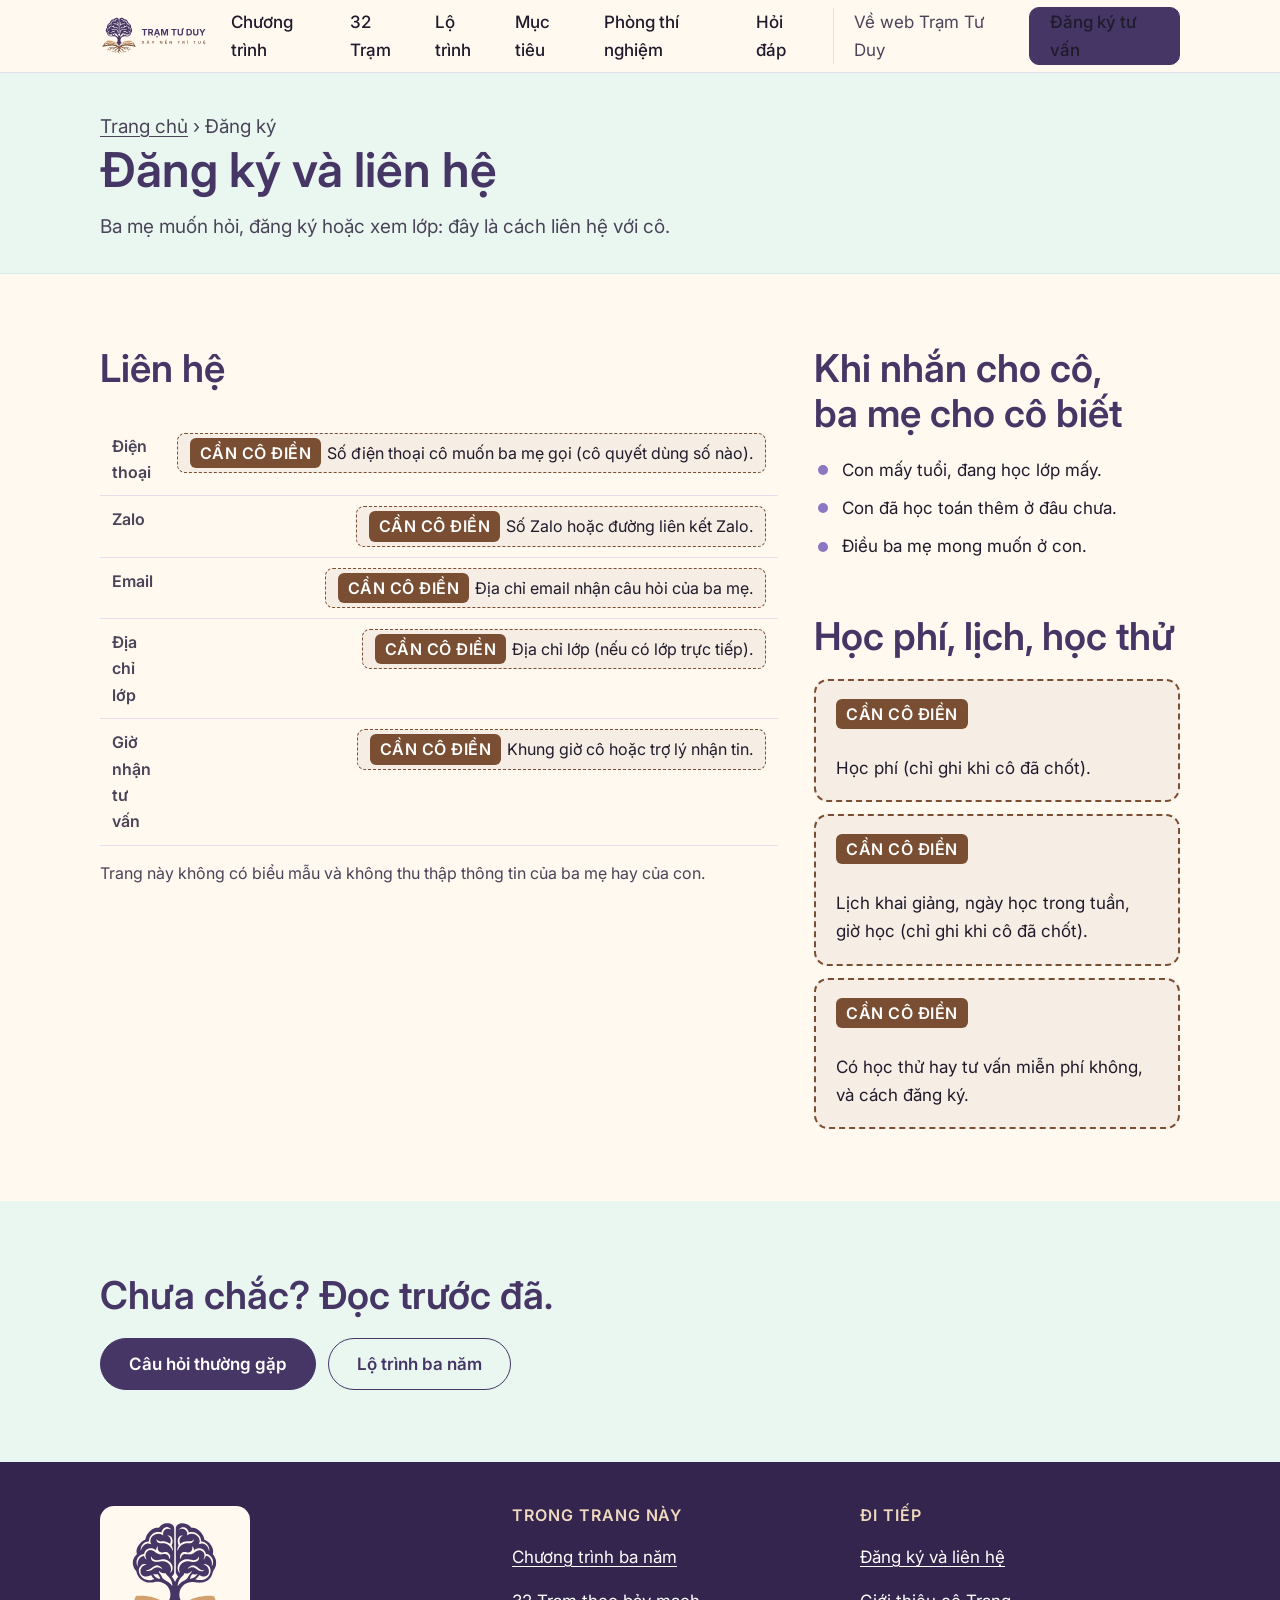
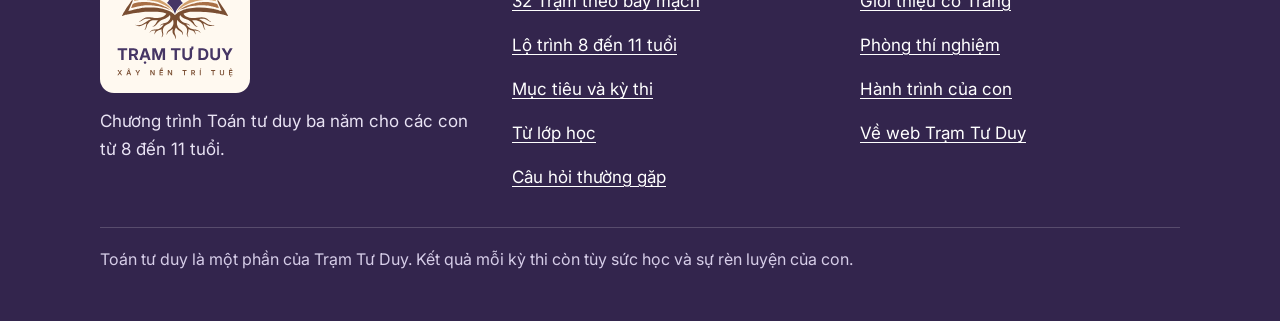
==== dang-ky/index.html @ e6da0e2d "Dựng site tĩnh 14 trang từ dữ liệu Mục lục 9.2, ảnh chia sẻ riêng từng trang Co-Authored-By: Claude " ====
<!doctype html>
<html lang="vi">
<head>
<meta charset="utf-8">
<meta name="viewport" content="width=device-width, initial-scale=1">
<title>Đăng ký và liên hệ · Toán tư duy Trạm Tư Duy</title>
<meta name="description" content="Cách liên hệ với cô Trang để hỏi, đăng ký hoặc xem lớp Toán tư duy.">
<link rel="canonical" href="https://toan.tramtuduy.org/dang-ky/">
<meta property="og:type" content="website">
<meta property="og:site_name" content="Trạm Tư Duy · Toán tư duy">
<meta property="og:locale" content="vi_VN">
<meta property="og:title" content="Đăng ký và liên hệ · Toán tư duy Trạm Tư Duy">
<meta property="og:description" content="Cách liên hệ với cô Trang để hỏi, đăng ký hoặc xem lớp Toán tư duy.">
<meta property="og:url" content="https://toan.tramtuduy.org/dang-ky/">
<meta property="og:image" content="https://toan.tramtuduy.org/tai-san/og/dang-ky.png">
<meta property="og:image:width" content="1200">
<meta property="og:image:height" content="630">
<meta property="og:image:alt" content="Đăng ký và liên hệ: Toán tư duy Trạm Tư Duy">
<meta name="twitter:card" content="summary_large_image">
<meta name="twitter:title" content="Đăng ký và liên hệ · Toán tư duy Trạm Tư Duy">
<meta name="twitter:description" content="Cách liên hệ với cô Trang để hỏi, đăng ký hoặc xem lớp Toán tư duy.">
<meta name="twitter:image" content="https://toan.tramtuduy.org/tai-san/og/dang-ky.png">
<meta name="theme-color" content="#463665">
<link rel="icon" type="image/png" sizes="32x32" href="/tai-san/logo/bieu-tuong-32.png">
<link rel="apple-touch-icon" href="/tai-san/logo/bieu-tuong-192.png">
<link rel="preconnect" href="https://fonts.googleapis.com">
<link rel="preconnect" href="https://fonts.gstatic.com" crossorigin>
<link rel="stylesheet" href="https://fonts.googleapis.com/css2?family=Inter:wght@400;500;600&amp;display=swap" media="print" onload="this.media='all'">
<noscript><link rel="stylesheet" href="https://fonts.googleapis.com/css2?family=Inter:wght@400;500;600&amp;display=swap"></noscript>
<link rel="stylesheet" href="/tai-san/css/site.css">
<script>document.documentElement.classList.add("js")</script>
</head>
<body>
<a class="bo-qua" href="#noi-dung">Bỏ qua, đến nội dung</a>
<header class="dau">
<div class="wrap dau__hang">
<a class="dau__logo" href="/" aria-label="Toán tư duy Trạm Tư Duy, về trang chủ"><img src="/tai-san/logo/logo-tram-tu-duy-ngang.svg" width="114" height="44" alt="Trạm Tư Duy, Xây nền trí tuệ"></a>
<button class="nut-menu" id="nut-menu" type="button" aria-expanded="false" aria-controls="menu">Menu</button>
<nav class="menu" id="menu" aria-label="Menu chính">
<ul>
<li><a href="/chuong-trinh/">Chương trình</a></li>
<li><a href="/32-tram/">32 Trạm</a></li>
<li><a href="/lo-trinh/">Lộ trình</a></li>
<li><a href="/muc-tieu/">Mục tiêu</a></li>
<li class="menu__khong-pc"><a href="/tu-lop-hoc/">Từ lớp học</a></li>
<li><a href="/phong-thi-nghiem/">Phòng thí nghiệm</a></li>
<li><a href="/cau-hoi/">Hỏi đáp</a></li>
<li class="menu__khong-pc"><a href="/hanh-trinh/">Hành trình của con</a></li>
<li class="menu__khong-pc"><a href="/co-trang/">Giới thiệu cô</a></li>
<li class="menu__phu"><a href="https://tramtuduy.org">Về web Trạm Tư Duy</a></li>
<li><a class="btn btn--chinh" href="/dang-ky/">Đăng ký tư vấn</a></li>
</ul>
</nav>
</div>
</header>
<main id="noi-dung">
<section class="dau-trang"><div class="wrap">
<p class="vet-banh"><a href="/">Trang chủ</a> › Đăng ký</p>
<h1>Đăng ký và liên hệ</h1>
<p>Ba mẹ muốn hỏi, đăng ký hoặc xem lớp: đây là cách liên hệ với cô.</p>
</div></section>
<section class="khoi"><div class="wrap">
<div class="hai-cot">
<div class="noi-dung">
<h2>Liên hệ</h2>
<div class="bang-cuon"><table class="bang-buoi"><tbody><tr><th scope="row">Điện thoại</th><td><span class="cho cho--nho" data-can-co-dien="lien_he.dien_thoai"><b class="cho__nhan">CẦN CÔ ĐIỀN</b>Số điện thoại cô muốn ba mẹ gọi (cô quyết dùng số nào).</span></td></tr><tr><th scope="row">Zalo</th><td><span class="cho cho--nho" data-can-co-dien="lien_he.zalo"><b class="cho__nhan">CẦN CÔ ĐIỀN</b>Số Zalo hoặc đường liên kết Zalo.</span></td></tr><tr><th scope="row">Email</th><td><span class="cho cho--nho" data-can-co-dien="lien_he.email"><b class="cho__nhan">CẦN CÔ ĐIỀN</b>Địa chỉ email nhận câu hỏi của ba mẹ.</span></td></tr><tr><th scope="row">Địa chỉ lớp</th><td><span class="cho cho--nho" data-can-co-dien="dia_chi"><b class="cho__nhan">CẦN CÔ ĐIỀN</b>Địa chỉ lớp (nếu có lớp trực tiếp).</span></td></tr><tr><th scope="row">Giờ nhận tư vấn</th><td><span class="cho cho--nho" data-can-co-dien="gio_tu_van"><b class="cho__nhan">CẦN CÔ ĐIỀN</b>Khung giờ cô hoặc trợ lý nhận tin.</span></td></tr></tbody></table></div>
<p class="nho" style="margin-top:14px">Trang này không có biểu mẫu và không thu thập thông tin của ba mẹ hay của con.</p>
</div>
<div class="noi-dung">
<h2>Khi nhắn cho cô, ba mẹ cho cô biết</h2>
<ul class="danh-sach-tick">
<li>Con mấy tuổi, đang học lớp mấy.</li>
<li>Con đã học toán thêm ở đâu chưa.</li>
<li>Điều ba mẹ mong muốn ở con.</li>
</ul>
<h2 style="margin-top:1.4em">Học phí, lịch, học thử</h2>
<div class="cho" data-can-co-dien="hoc_phi"><p><b class="cho__nhan">CẦN CÔ ĐIỀN</b></p><p>Học phí (chỉ ghi khi cô đã chốt).</p></div>
<div style="height:12px"></div>
<div class="cho" data-can-co-dien="lich_khai_giang"><p><b class="cho__nhan">CẦN CÔ ĐIỀN</b></p><p>Lịch khai giảng, ngày học trong tuần, giờ học (chỉ ghi khi cô đã chốt).</p></div>
<div style="height:12px"></div>
<div class="cho" data-can-co-dien="hoc_thu"><p><b class="cho__nhan">CẦN CÔ ĐIỀN</b></p><p>Có học thử hay tư vấn miễn phí không, và cách đăng ký.</p></div>
</div>
</div>
</div></section>
<section class="khoi khoi--bac-ha"><div class="wrap keu">
<h2>Chưa chắc? Đọc trước đã.</h2>
<div class="hang-nut"><a class="btn btn--chinh" href="/cau-hoi/">Câu hỏi thường gặp</a><a class="btn btn--phu" href="/lo-trinh/">Lộ trình ba năm</a></div>
</div></section>

</main>
<footer class="chan">
<div class="wrap">
<div class="chan__luoi">
<div>
<a class="chan__logo" href="/" aria-label="Về trang chủ"><img src="/tai-san/logo/logo-tram-tu-duy-doc.svg" width="126" height="163" alt="Trạm Tư Duy, Xây nền trí tuệ"></a>
<p style="margin-top:14px">Chương trình Toán tư duy ba năm cho các con từ 8 đến 11 tuổi.</p>
</div>
<div>
<h2>Trong trang này</h2>
<ul>
<li><a href="/chuong-trinh/">Chương trình ba năm</a></li>
<li><a href="/32-tram/">32 Trạm theo bảy mạch</a></li>
<li><a href="/lo-trinh/">Lộ trình 8 đến 11 tuổi</a></li>
<li><a href="/muc-tieu/">Mục tiêu và kỳ thi</a></li>
<li><a href="/tu-lop-hoc/">Từ lớp học</a></li>
<li><a href="/cau-hoi/">Câu hỏi thường gặp</a></li>
</ul>
</div>
<div>
<h2>Đi tiếp</h2>
<ul>
<li><a href="/dang-ky/">Đăng ký và liên hệ</a></li>
<li><a href="/co-trang/">Giới thiệu cô Trang</a></li>
<li><a href="/phong-thi-nghiem/">Phòng thí nghiệm</a></li>
<li><a href="/hanh-trinh/">Hành trình của con</a></li>
<li><a href="https://tramtuduy.org">Về web Trạm Tư Duy</a></li>
</ul>
</div>
</div>
<p class="chan__nho">Toán tư duy là một phần của Trạm Tư Duy. Kết quả mỗi kỳ thi còn tùy sức học và sự rèn luyện của con.</p>
</div>
</footer>
<script src="/tai-san/js/site.js" defer></script>
</body>
</html>
---- tai-san/css/site.css ----
/* Web Toán tư duy, Trạm Tư Duy. Điện thoại trước, nới ra cho máy tính.
   Không có chữ nào dưới 16 px. Màu theo bộ nhận diện Bản 2 (19/11/2026). */

:root {
  --tim: #463665;
  --tim-dam: #33254d;
  --tim-nhat: #8b77c2;
  --tim-nen: #efebf7;
  --dat: #7a4e32;
  --dat-nen: #f6ede4;
  --cat: #d2a06c;
  --bac-ha: #eaf7f1;
  --bac-ha-dam: #d6eee3;
  --kem: #fff9f0;
  --trang: #ffffff;
  --chu: #1f1b2b;
  --chu-phu: #4a4458;
  --chu-mo: #6a6478;
  --vien: #e3dfeb;
  --vien-dam: #cbc4da;
  --be: 14px;
  --rong: 1120px;
  --le: 20px;
  --phong: -apple-system, BlinkMacSystemFont, "Inter", "Segoe UI", Roboto, sans-serif;
  /* bảy mạch: chấm màu luôn đi kèm chữ */
  --m-LG: #463665; --m-SO: #7a4e32; --m-SH: #2e8b57; --m-QL: #b07514;
  --m-DT: #c4553a; --m-MH: #8b77c2; --m-HH: #2f6f9f;
}

*, *::before, *::after { box-sizing: border-box; }
html { -webkit-text-size-adjust: 100%; scroll-padding-top: 76px; }
body {
  margin: 0; background: var(--kem); color: var(--chu);
  font-family: var(--phong); font-size: 1.0625rem; line-height: 1.65;
  -webkit-font-smoothing: antialiased; overflow-wrap: break-word;
}
@media (prefers-reduced-motion: no-preference) { html { scroll-behavior: smooth; } }

img, svg { max-width: 100%; height: auto; }
a { color: var(--tim); text-underline-offset: 3px; }
a:hover { color: var(--tim-dam); }
:focus-visible { outline: 3px solid var(--tim-nhat); outline-offset: 3px; border-radius: 6px; }
h1, h2, h3, h4 { color: var(--tim); font-weight: 600; line-height: 1.18; margin: 0 0 .5em; text-wrap: balance; }
h1 { font-size: clamp(2.1rem, 1.5rem + 3vw, 3.5rem); }
h2 { font-size: clamp(1.6rem, 1.25rem + 1.6vw, 2.4rem); }
h3 { font-size: 1.25rem; line-height: 1.3; }
p { margin: 0 0 1em; }
ul, ol { padding-left: 1.2em; margin: 0 0 1em; }
.wrap { width: 100%; max-width: var(--rong); margin-inline: auto; padding-inline: var(--le); }
.nho { font-size: 1rem; color: var(--chu-phu); }
.nhan { display: block; font-size: 1rem; font-weight: 600; letter-spacing: .06em; text-transform: uppercase; color: var(--dat); margin-bottom: .5rem; }
.an-thi-giac { position: absolute; width: 1px; height: 1px; overflow: hidden; clip: rect(0 0 0 0); white-space: nowrap; }
.bo-qua { position: absolute; left: 12px; top: -60px; background: var(--tim); color: #fff; padding: 10px 16px; border-radius: 8px; z-index: 100; }
.bo-qua:focus { top: 12px; color: #fff; }

/* ===== Đầu trang ===== */
.dau { position: sticky; top: 0; z-index: 50; background: rgba(255, 249, 240, .96); border-bottom: 1px solid var(--vien); backdrop-filter: saturate(1.4) blur(8px); }
.dau__hang { display: flex; align-items: center; justify-content: space-between; gap: 12px; min-height: 64px; }
.dau__logo { display: inline-flex; align-items: center; min-height: 48px; }
.dau__logo img { display: block; height: 44px; width: auto; }
.nut-menu { display: none; font: inherit; font-weight: 600; color: var(--tim); background: transparent; border: 1.5px solid var(--tim); border-radius: 999px; min-height: 48px; padding: 0 20px; cursor: pointer; }
.nut-menu[aria-expanded="true"] { background: var(--tim-nen); }
.menu { padding: 8px 0 20px; }
.menu ul { list-style: none; margin: 0; padding: 0; display: grid; gap: 2px; }
.menu a { display: flex; align-items: center; min-height: 48px; padding: 0 12px; border-radius: 10px; text-decoration: none; font-weight: 500; color: var(--chu); }
.menu a:hover, .menu a[aria-current="page"] { background: var(--tim-nen); color: var(--tim); }
.menu .menu__phu { margin-top: 10px; padding-top: 10px; border-top: 1px solid var(--vien); }
.menu .menu__phu a { color: var(--chu-phu); font-weight: 400; }
.menu .btn { width: 100%; margin-top: 10px; }
.js .nut-menu { display: inline-flex; align-items: center; }
.js .menu[hidden] { display: none; }
.dau__hang { flex-wrap: wrap; }
.menu { flex-basis: 100%; }
@media (min-width: 1040px) {
  .js .nut-menu { display: none; }
  .dau__hang { min-height: 72px; flex-wrap: nowrap; }
  .js .menu[hidden] { display: block; }
  .menu { padding: 0; flex: 1; flex-basis: auto; }
  .menu ul { display: flex; align-items: center; justify-content: flex-end; gap: 2px; }
  .menu a { min-height: 44px; padding: 0 12px; }
  .menu .menu__phu { margin: 0 0 0 8px; padding: 0 0 0 8px; border-top: 0; border-left: 1px solid var(--vien); }
  .menu .menu__khong-pc { display: none; }
  .menu .btn { width: auto; margin: 0 0 0 8px; min-height: 44px; padding: 0 20px; }
}

/* ===== Nút ===== */
.btn { display: inline-flex; align-items: center; justify-content: center; gap: 8px; min-height: 52px; padding: 0 28px; border-radius: 999px; border: 1.5px solid var(--tim); font: inherit; font-weight: 600; text-decoration: none; cursor: pointer; transition: background-color .16s ease, transform .12s ease; }
.btn--chinh { background: var(--tim); color: #fff; }
.btn--chinh:hover { background: var(--tim-dam); color: #fff; }
.btn--phu { background: transparent; color: var(--tim); }
.btn--phu:hover { background: var(--tim-nen); }
.btn--sang { background: #fff; color: var(--tim); border-color: #fff; }
.btn--sang:hover { background: var(--tim-nen); }
.btn:active { transform: scale(.98); }
.hang-nut { display: flex; flex-wrap: wrap; gap: 12px; margin-top: 1.5rem; }
.lien-ket-mui { font-weight: 600; text-decoration: none; }
.lien-ket-mui::after { content: " ›"; }
.lien-ket-mui:hover { text-decoration: underline; }

/* ===== Mở đầu ===== */
.mo { position: relative; overflow: hidden; padding: 40px 0 48px; background:
  radial-gradient(120% 70% at 85% 100%, var(--bac-ha-dam) 0, var(--bac-ha) 38%, rgba(234,247,241,0) 70%), var(--kem); }
.mo__luoi { display: grid; gap: 28px; align-items: center; }
.mo h1 { margin-bottom: .4em; }
.mo h1 span { display: block; color: #5b4a8c; }
.mo__loi { font-size: clamp(1.125rem, 1.05rem + .5vw, 1.35rem); line-height: 1.5; color: var(--chu-phu); max-width: 36ch; }
.mo__cay { justify-self: center; width: min(46vw, 210px); }
.mo__cay img { display: block; width: 100%; }
@media (min-width: 760px) {
  .mo { padding: 72px 0 80px; }
  .mo__luoi { grid-template-columns: 1.35fr .65fr; gap: 48px; }
  .mo__cay { width: min(100%, 320px); }
}
.so-chip { display: grid; grid-template-columns: repeat(2, 1fr); gap: 10px; margin: 28px 0 0; padding: 0; list-style: none; }
.so-chip li { background: #fff; border: 1px solid var(--vien); border-radius: var(--be); padding: 12px 14px; }
.so-chip b { display: block; font-size: 1.75rem; line-height: 1.1; color: var(--tim); font-weight: 600; }
.so-chip span { font-size: 1rem; color: var(--chu-phu); }
@media (min-width: 760px) { .so-chip { grid-template-columns: repeat(4, 1fr); max-width: 640px; } }

/* ===== Khối nội dung ===== */
.khoi { padding: 48px 0; }
.khoi--bac-ha { background: var(--bac-ha); }
.khoi--trang { background: var(--trang); }
.khoi--tim { background: var(--tim); color: #fff; }
.khoi--tim h2, .khoi--tim h3 { color: #fff; }
.khoi--tim .nhan { color: #f0d9bf; }
.khoi--tim p { color: #ece7f5; }
.khoi__dau { max-width: 44rem; margin-bottom: 28px; }
.khoi__dau p { color: var(--chu-phu); font-size: 1.125rem; margin-bottom: 0; }
@media (min-width: 760px) { .khoi { padding: 72px 0; } }

.dau-trang { background: var(--bac-ha); padding: 40px 0 32px; border-bottom: 1px solid var(--bac-ha-dam); }
.dau-trang h1 { font-size: clamp(2rem, 1.4rem + 2.6vw, 3rem); margin-bottom: .3em; }
.dau-trang p { font-size: 1.1875rem; line-height: 1.5; color: var(--chu-phu); max-width: 44rem; margin: 0; }
.vet-banh { font-size: 1rem; margin: 0 0 14px; color: var(--chu-phu); }
.vet-banh a { color: var(--chu-phu); }

.luoi { display: grid; gap: 16px; }
@media (min-width: 640px) { .luoi--2, .luoi--3, .luoi--4 { grid-template-columns: repeat(2, 1fr); } }
@media (min-width: 1040px) { .luoi--3 { grid-template-columns: repeat(3, 1fr); } .luoi--4 { grid-template-columns: repeat(4, 1fr); } }
.the { background: #fff; border: 1px solid var(--vien); border-radius: var(--be); padding: 22px; }
.the h3 { margin-bottom: .35em; }
.the p:last-child { margin-bottom: 0; }
.the--nen { background: var(--tim-nen); border-color: transparent; }
.the--dat { background: var(--dat-nen); border-color: transparent; }
@media (prefers-reduced-motion: no-preference) {
  a.the { transition: transform .16s ease, box-shadow .16s ease; }
  a.the:hover { transform: translateY(-2px); box-shadow: 0 8px 24px rgba(70, 54, 101, .12); }
}
a.the { display: block; text-decoration: none; color: inherit; }
a.the:hover h3 { text-decoration: underline; text-underline-offset: 4px; }

/* Ba năm */
.nam { position: relative; padding-top: 26px; }
.nam::before { content: ""; position: absolute; left: 22px; right: 22px; top: 0; height: 5px; border-radius: 0 0 5px 5px; background: var(--tim); }
.nam--2::before { background: var(--dat); }
.nam--3::before { background: var(--tim-nhat); }
.nam__tuoi { font-size: 1rem; color: var(--chu-phu); margin: 0 0 .6em; }
.nam__loi { color: var(--dat); font-weight: 600; font-style: normal; margin: .2em 0 .9em; }
.nam__so { display: flex; flex-wrap: wrap; gap: 6px 16px; margin: 0; padding: 0; list-style: none; font-size: 1rem; color: var(--chu-phu); }
.nam__so b { color: var(--tim); }

/* Bốn bước */
.buoc { display: grid; gap: 12px; margin: 0; padding: 0; list-style: none; }
@media (min-width: 760px) { .buoc { grid-template-columns: repeat(4, 1fr); } }
.buoc li { background: #fff; border: 1px solid var(--vien); border-radius: var(--be); padding: 18px 20px; border-top: 6px solid var(--c, var(--tim)); }
.buoc b { display: block; font-size: 1.2rem; letter-spacing: .04em; color: var(--chu); margin-bottom: .2em; }
.buoc span { color: var(--chu-phu); }
.buoc .b-think { --c: #2f6f9f; } .buoc .b-plan { --c: #2e8b57; } .buoc .b-solve { --c: #b07514; } .buoc .b-explain { --c: #c4553a; }

/* Mạch */
.mach-hang { display: flex; flex-wrap: wrap; gap: 10px; margin: 0; padding: 0; list-style: none; }
.chip { display: inline-flex; align-items: center; gap: 8px; min-height: 48px; padding: 0 16px; border-radius: 999px; background: #fff; border: 1.5px solid var(--vien-dam); color: var(--chu); text-decoration: none; font-weight: 500; }
.chip::before { content: ""; width: 12px; height: 12px; border-radius: 50%; background: var(--c, var(--tim)); flex: none; }
a.chip:hover { background: var(--tim-nen); border-color: var(--tim); }
.chip[aria-current="true"] { background: var(--tim); border-color: var(--tim); color: #fff; }
.chip[aria-current="true"]::before { box-shadow: 0 0 0 2px #fff; }
.c-LG { --c: var(--m-LG); } .c-SO { --c: var(--m-SO); } .c-SH { --c: var(--m-SH); } .c-QL { --c: var(--m-QL); }
.c-DT { --c: var(--m-DT); } .c-MH { --c: var(--m-MH); } .c-HH { --c: var(--m-HH); }
.mach-the { border-left: 6px solid var(--c); }
.mach-the .mach-bac { margin: 0; padding: 0; list-style: none; }
.mach-the .mach-bac li { padding: 6px 0; border-top: 1px solid var(--vien); }
.mach-the .mach-bac li:first-child { border-top: 0; }
.mach-the .mach-bac b { color: var(--tim); }

/* Thẻ Trạm */
.tram { border-left: 6px solid var(--c, var(--tim)); display: flex; flex-direction: column; gap: 4px; }
.tram__dau { display: flex; flex-wrap: wrap; gap: 6px 12px; align-items: baseline; color: var(--chu-phu); font-size: 1rem; }
.tram__dau b { color: var(--tim); font-size: 1.0625rem; }
.tram h3 { margin: 4px 0 2px; }
.tram__hoi { color: var(--chu-phu); margin: 0 0 .5em; }
.tram__hua { margin: 0; padding: 10px 12px; background: var(--bac-ha); border-radius: 10px; color: var(--chu); }
.tram__chan { margin-top: auto; padding-top: 10px; display: flex; flex-wrap: wrap; gap: 6px 14px; font-size: 1rem; color: var(--chu-phu); }
.tram__chan i { font-style: normal; display: inline-flex; align-items: center; gap: 6px; }
.tram__chan i::before { content: ""; width: 10px; height: 10px; border-radius: 50%; background: var(--c, var(--tim)); }
.loc { display: grid; gap: 14px; margin-bottom: 28px; }
.loc h2 { font-size: 1.0625rem; margin: 0 0 8px; color: var(--chu-phu); font-weight: 600; letter-spacing: 0; }
.nhom-nam { margin: 36px 0 14px; display: flex; flex-wrap: wrap; align-items: baseline; gap: 4px 14px; }
.nhom-nam h2 { margin: 0; }
.nhom-nam span { color: var(--chu-phu); }
.mach-mo-ta { margin-bottom: 20px; padding: 16px 20px; background: #fff; border: 1px solid var(--vien); border-left: 6px solid var(--c); border-radius: var(--be); }
.mach-mo-ta p { margin: 0; }
.mach-mo-ta b { color: var(--tim); }

/* Dòng thời gian */
.dong { list-style: none; margin: 0; padding: 0 0 0 26px; border-left: 3px solid var(--vien-dam); display: grid; gap: 22px; }
.dong > li { position: relative; }
.dong > li::before { content: ""; position: absolute; left: -35px; top: 6px; width: 16px; height: 16px; border-radius: 50%; background: var(--tim); border: 3px solid var(--kem); }
.dong h3 { margin-bottom: .2em; }
.bang-buoi { width: 100%; border-collapse: collapse; margin: 12px 0 0; font-size: 1rem; }
.bang-buoi th, .bang-buoi td { text-align: left; padding: 10px 12px; border-bottom: 1px solid var(--vien); vertical-align: top; }
.bang-buoi th { color: var(--chu-phu); font-weight: 600; }
.bang-buoi td:last-child, .bang-buoi th:last-child { text-align: right; white-space: nowrap; }
.bang-buoi tfoot td, .bang-buoi tfoot th { font-weight: 600; color: var(--tim); border-bottom: 0; }
.bang-cuon { overflow-x: auto; }

/* Chỗ chờ cô điền */
.cho { border: 2px dashed var(--dat); background: var(--dat-nen); border-radius: var(--be); padding: 18px 20px; color: var(--chu); }
.cho b.cho__nhan { display: inline-block; background: var(--dat); color: #fff; font-size: 1rem; font-weight: 600; letter-spacing: .03em; padding: 2px 10px; border-radius: 6px; margin-bottom: 8px; }
.cho p:last-child { margin-bottom: 0; }
.cho--nho { display: inline-block; padding: 4px 12px; border-width: 1.5px; border-radius: 8px; }
.cho--nho b.cho__nhan { margin: 0 6px 0 0; }

/* Hỏi đáp */
.hoi { border: 1px solid var(--vien); background: #fff; border-radius: var(--be); margin-bottom: 10px; }
.hoi summary { cursor: pointer; list-style: none; padding: 16px 52px 16px 20px; min-height: 56px; font-weight: 600; color: var(--tim); position: relative; }
.hoi summary::-webkit-details-marker { display: none; }
.hoi summary::after { content: "+"; position: absolute; right: 20px; top: 50%; translate: 0 -50%; font-size: 1.5rem; font-weight: 400; line-height: 1; }
.hoi[open] summary::after { content: "−"; }
.hoi__tra { padding: 0 20px 16px; color: var(--chu-phu); }
.hoi__tra p:last-child { margin-bottom: 0; }

/* Kêu gọi */
.keu { text-align: left; }
.keu .hang-nut { margin-top: 1.25rem; }
.lab-khoi { display: grid; gap: 22px; align-items: center; }
@media (min-width: 760px) { .lab-khoi { grid-template-columns: 1.2fr .8fr; } }
.lab-thung { background: #fff; color: var(--chu); border-radius: var(--be); padding: 20px; border: 1px solid var(--vien); }
.lab-thung b { display: block; color: var(--tim); margin-bottom: 4px; }
.lab-thung ul { margin: 8px 0 0; }

/* Chân trang */
.chan { background: var(--tim-dam); color: #e9e3f4; padding: 44px 0 32px; margin-top: 0; }
.chan a { color: #fff; }
.chan__luoi { display: grid; gap: 28px; }
@media (min-width: 760px) { .chan__luoi { grid-template-columns: 1.2fr 1fr 1fr; } }
.chan h2 { font-size: 1rem; letter-spacing: .06em; text-transform: uppercase; color: #f0d9bf; margin-bottom: 10px; }
.chan ul { list-style: none; margin: 0; padding: 0; }
.chan li a { display: inline-flex; min-height: 44px; align-items: center; }
.chan__logo { display: block; width: 150px; background: var(--kem); border-radius: 14px; padding: 12px; }
.chan__logo img { display: block; width: 100%; }
.chan__nho { margin-top: 28px; padding-top: 18px; border-top: 1px solid rgba(255, 255, 255, .18); font-size: 1rem; color: #d6cde8; }

.noi-dung p, .noi-dung li { max-width: 46rem; }
.hai-cot { display: grid; gap: 24px; }
@media (min-width: 760px) { .hai-cot { grid-template-columns: 1fr 1fr; gap: 36px; } }
.danh-sach-tick { list-style: none; padding: 0; }
.danh-sach-tick li { position: relative; padding-left: 28px; margin-bottom: .6em; }
.danh-sach-tick li::before { content: ""; position: absolute; left: 4px; top: .55em; width: 10px; height: 10px; border-radius: 50%; background: var(--tim-nhat); }
.luu-y { border-left: 6px solid var(--dat); background: var(--dat-nen); padding: 14px 18px; border-radius: 0 var(--be) var(--be) 0; }
.luu-y p:last-child { margin: 0; }
.chua-co-so { color: var(--chu-phu); }

@media print { .dau, .chan, .nut-menu { display: none; } body { background: #fff; } }
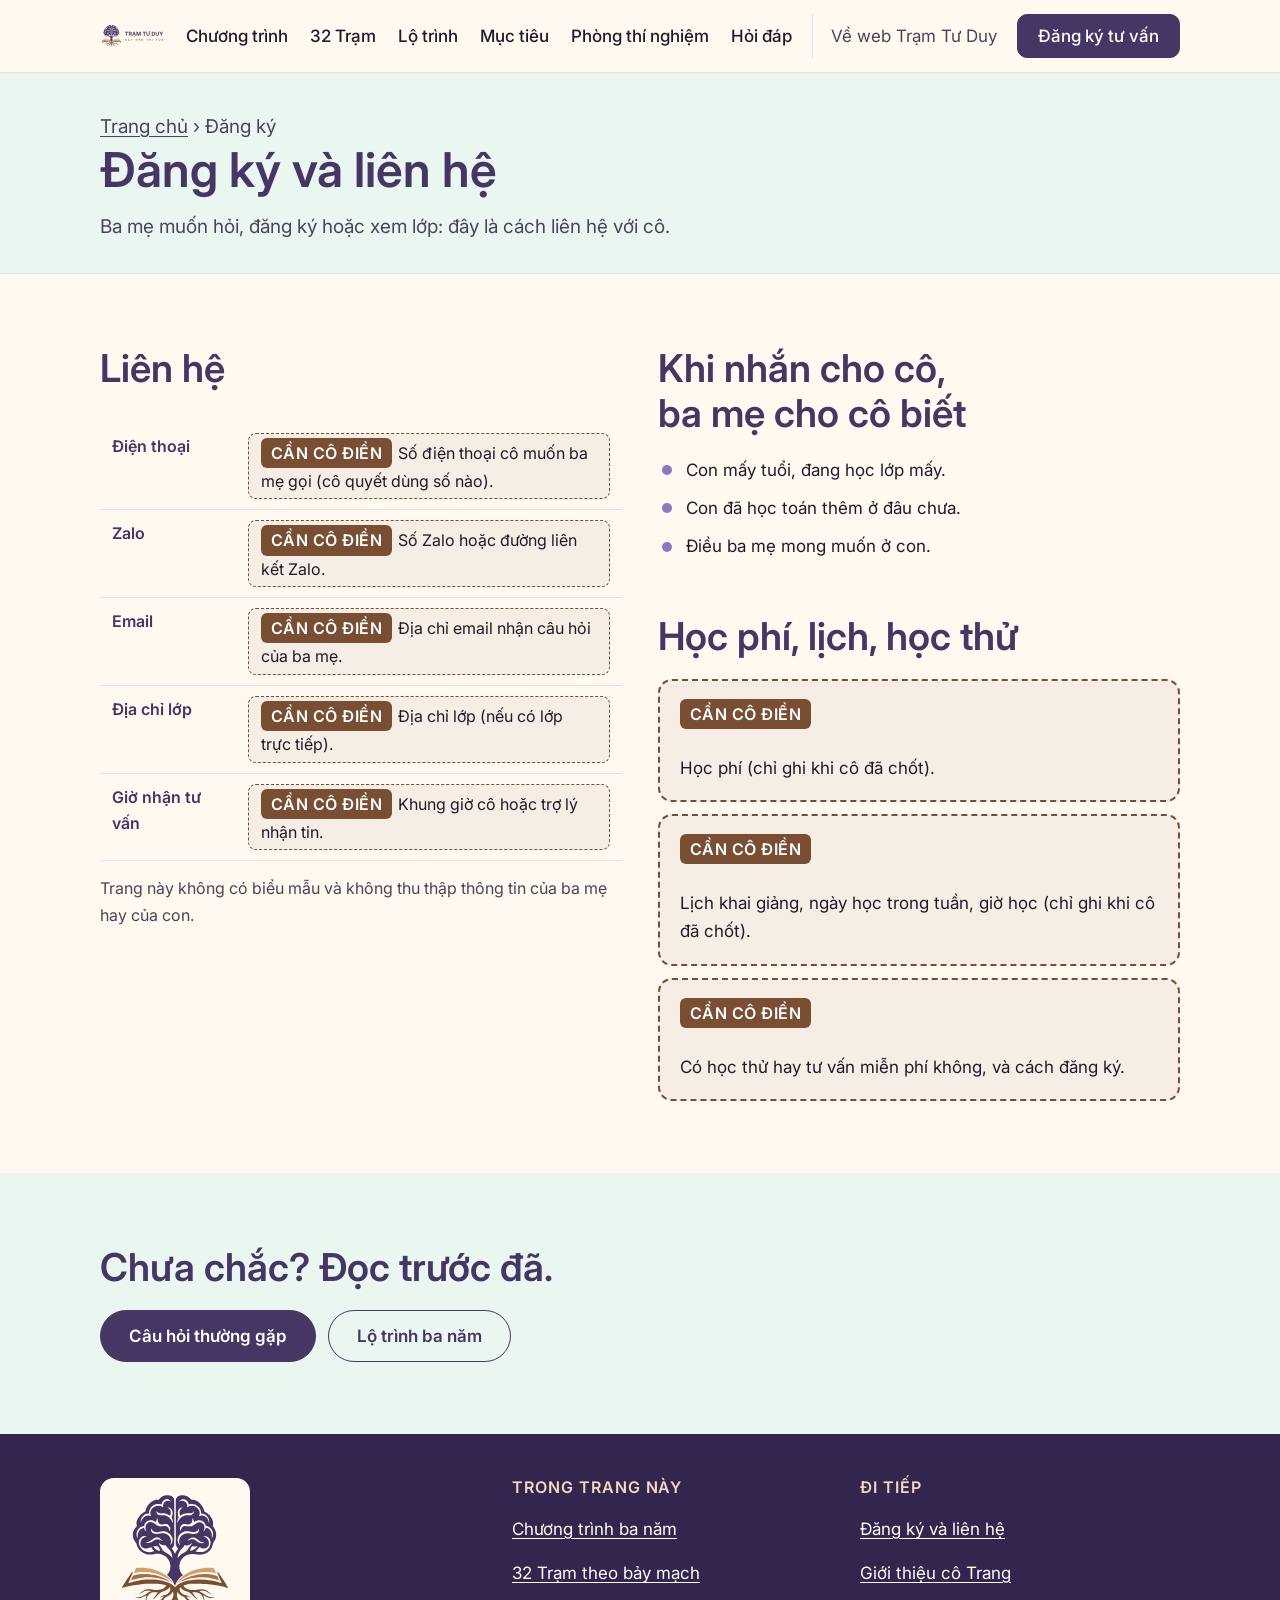
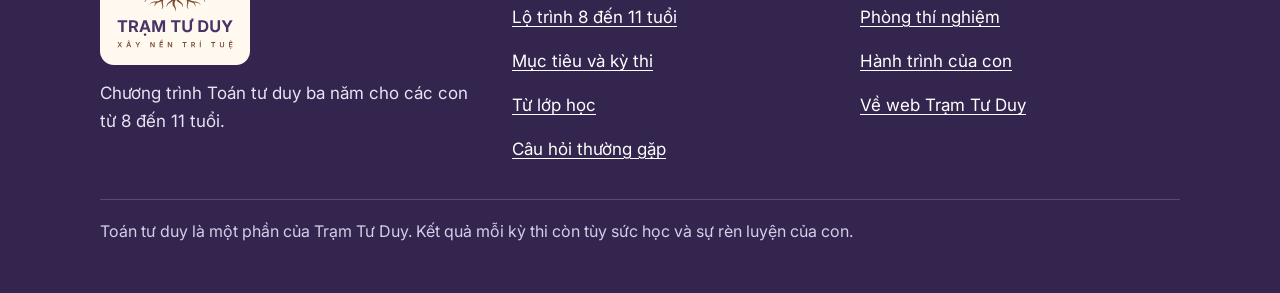
==== commit 5779cf7e: "Sửa lộ trình theo tên chặng của Mục lục, bảng liên hệ trên điện thoại, menu cuộn được Co-Authored-By" ====
--- a/dang-ky/index.html
+++ b/dang-ky/index.html
@@ -63,7 +63,7 @@
 <div class="hai-cot">
 <div class="noi-dung">
 <h2>Liên hệ</h2>
-<div class="bang-cuon"><table class="bang-buoi"><tbody><tr><th scope="row">Điện thoại</th><td><span class="cho cho--nho" data-can-co-dien="lien_he.dien_thoai"><b class="cho__nhan">CẦN CÔ ĐIỀN</b>Số điện thoại cô muốn ba mẹ gọi (cô quyết dùng số nào).</span></td></tr><tr><th scope="row">Zalo</th><td><span class="cho cho--nho" data-can-co-dien="lien_he.zalo"><b class="cho__nhan">CẦN CÔ ĐIỀN</b>Số Zalo hoặc đường liên kết Zalo.</span></td></tr><tr><th scope="row">Email</th><td><span class="cho cho--nho" data-can-co-dien="lien_he.email"><b class="cho__nhan">CẦN CÔ ĐIỀN</b>Địa chỉ email nhận câu hỏi của ba mẹ.</span></td></tr><tr><th scope="row">Địa chỉ lớp</th><td><span class="cho cho--nho" data-can-co-dien="dia_chi"><b class="cho__nhan">CẦN CÔ ĐIỀN</b>Địa chỉ lớp (nếu có lớp trực tiếp).</span></td></tr><tr><th scope="row">Giờ nhận tư vấn</th><td><span class="cho cho--nho" data-can-co-dien="gio_tu_van"><b class="cho__nhan">CẦN CÔ ĐIỀN</b>Khung giờ cô hoặc trợ lý nhận tin.</span></td></tr></tbody></table></div>
+<div class="bang-cuon"><table class="bang-buoi bang-lh"><tbody><tr><th scope="row">Điện thoại</th><td><span class="cho cho--nho" data-can-co-dien="lien_he.dien_thoai"><b class="cho__nhan">CẦN CÔ ĐIỀN</b>Số điện thoại cô muốn ba mẹ gọi (cô quyết dùng số nào).</span></td></tr><tr><th scope="row">Zalo</th><td><span class="cho cho--nho" data-can-co-dien="lien_he.zalo"><b class="cho__nhan">CẦN CÔ ĐIỀN</b>Số Zalo hoặc đường liên kết Zalo.</span></td></tr><tr><th scope="row">Email</th><td><span class="cho cho--nho" data-can-co-dien="lien_he.email"><b class="cho__nhan">CẦN CÔ ĐIỀN</b>Địa chỉ email nhận câu hỏi của ba mẹ.</span></td></tr><tr><th scope="row">Địa chỉ lớp</th><td><span class="cho cho--nho" data-can-co-dien="dia_chi"><b class="cho__nhan">CẦN CÔ ĐIỀN</b>Địa chỉ lớp (nếu có lớp trực tiếp).</span></td></tr><tr><th scope="row">Giờ nhận tư vấn</th><td><span class="cho cho--nho" data-can-co-dien="gio_tu_van"><b class="cho__nhan">CẦN CÔ ĐIỀN</b>Khung giờ cô hoặc trợ lý nhận tin.</span></td></tr></tbody></table></div>
 <p class="nho" style="margin-top:14px">Trang này không có biểu mẫu và không thu thập thông tin của ba mẹ hay của con.</p>
 </div>
 <div class="noi-dung">
--- a/tai-san/css/site.css
+++ b/tai-san/css/site.css
@@ -60,10 +60,12 @@
 .dau__logo img { display: block; height: 44px; width: auto; }
 .nut-menu { display: none; font: inherit; font-weight: 600; color: var(--tim); background: transparent; border: 1.5px solid var(--tim); border-radius: 999px; min-height: 48px; padding: 0 20px; cursor: pointer; }
 .nut-menu[aria-expanded="true"] { background: var(--tim-nen); }
-.menu { padding: 8px 0 20px; }
+.menu { padding: 8px 0 20px; max-height: calc(100vh - 72px); overflow-y: auto; }
 .menu ul { list-style: none; margin: 0; padding: 0; display: grid; gap: 2px; }
 .menu a { display: flex; align-items: center; min-height: 48px; padding: 0 12px; border-radius: 10px; text-decoration: none; font-weight: 500; color: var(--chu); }
 .menu a:hover, .menu a[aria-current="page"] { background: var(--tim-nen); color: var(--tim); }
+.menu a.btn--chinh, .menu a.btn--chinh:hover { background: var(--tim); color: #fff; }
+.menu a.btn--chinh:hover { background: var(--tim-dam); }
 .menu .menu__phu { margin-top: 10px; padding-top: 10px; border-top: 1px solid var(--vien); }
 .menu .menu__phu a { color: var(--chu-phu); font-weight: 400; }
 .menu .btn { width: 100%; margin-top: 10px; }
@@ -71,13 +73,13 @@
 .js .menu[hidden] { display: none; }
 .dau__hang { flex-wrap: wrap; }
 .menu { flex-basis: 100%; }
-@media (min-width: 1040px) {
+@media (min-width: 1180px) {
   .js .nut-menu { display: none; }
   .dau__hang { min-height: 72px; flex-wrap: nowrap; }
   .js .menu[hidden] { display: block; }
-  .menu { padding: 0; flex: 1; flex-basis: auto; }
+  .menu { padding: 0; flex: 1; flex-basis: auto; max-height: none; overflow: visible; }
   .menu ul { display: flex; align-items: center; justify-content: flex-end; gap: 2px; }
-  .menu a { min-height: 44px; padding: 0 12px; }
+  .menu a { min-height: 44px; padding: 0 10px; white-space: nowrap; }
   .menu .menu__phu { margin: 0 0 0 8px; padding: 0 0 0 8px; border-top: 0; border-left: 1px solid var(--vien); }
   .menu .menu__khong-pc { display: none; }
   .menu .btn { width: auto; margin: 0 0 0 8px; min-height: 44px; padding: 0 20px; }
@@ -93,6 +95,7 @@
 .btn--sang:hover { background: var(--tim-nen); }
 .btn:active { transform: scale(.98); }
 .hang-nut { display: flex; flex-wrap: wrap; gap: 12px; margin-top: 1.5rem; }
+@media (max-width: 479px) { .hang-nut .btn { width: 100%; } }
 .lien-ket-mui { font-weight: 600; text-decoration: none; }
 .lien-ket-mui::after { content: " ›"; }
 .lien-ket-mui:hover { text-decoration: underline; }
@@ -213,6 +216,16 @@
 .bang-buoi td:last-child, .bang-buoi th:last-child { text-align: right; white-space: nowrap; }
 .bang-buoi tfoot td, .bang-buoi tfoot th { font-weight: 600; color: var(--tim); border-bottom: 0; }
 .bang-cuon { overflow-x: auto; }
+.bang-lh th, .bang-lh td { text-align: left; white-space: normal; }
+.bang-lh th { width: 8.5rem; color: var(--tim); }
+.bang-lh td:last-child, .bang-lh th:last-child { text-align: left; white-space: normal; }
+.bang-lh .cho--nho { display: block; }
+.cho--nho { max-width: 100%; }
+@media (max-width: 639px) {
+  .bang-lh, .bang-lh tbody, .bang-lh tr, .bang-lh th, .bang-lh td { display: block; width: 100%; }
+  .bang-lh tr { padding: 10px 0; border-bottom: 1px solid var(--vien); }
+  .bang-lh th, .bang-lh td { border: 0; padding: 2px 0; }
+}
 
 /* Chỗ chờ cô điền */
 .cho { border: 2px dashed var(--dat); background: var(--dat-nen); border-radius: var(--be); padding: 18px 20px; color: var(--chu); }
